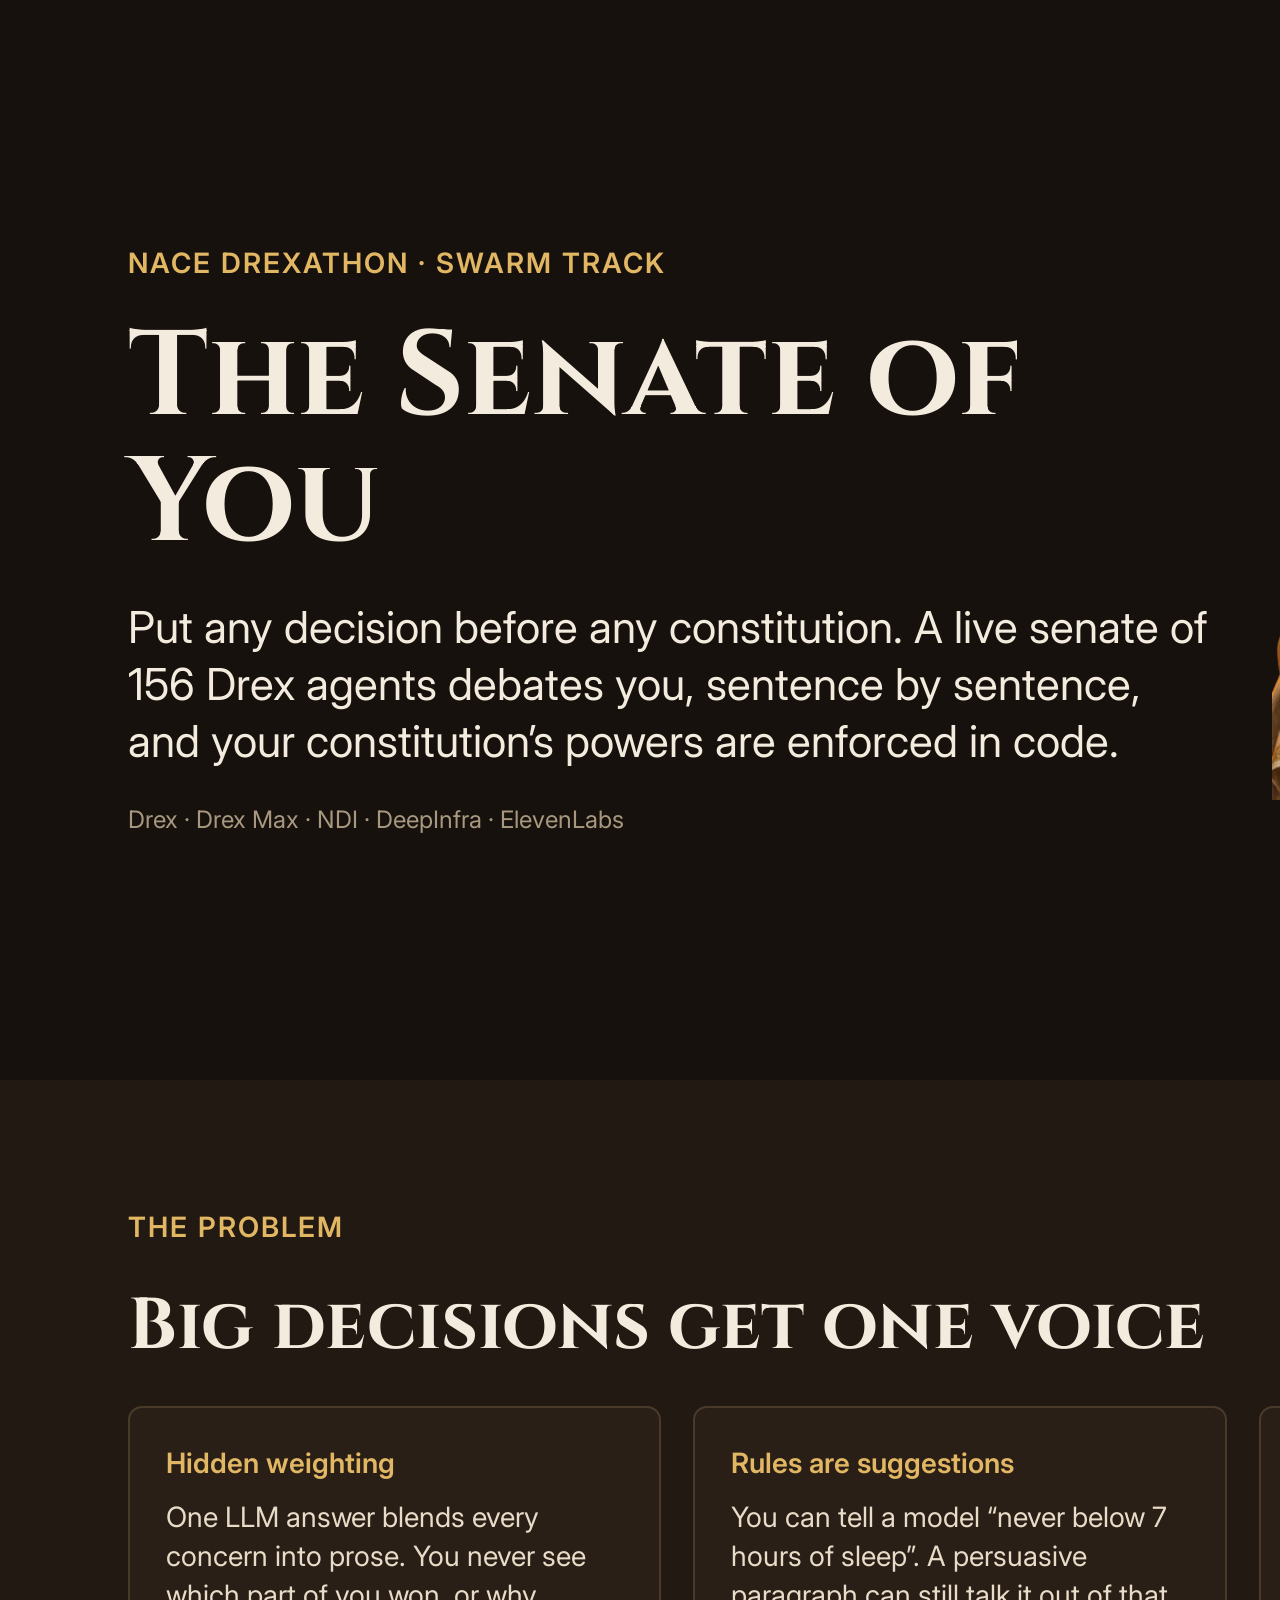
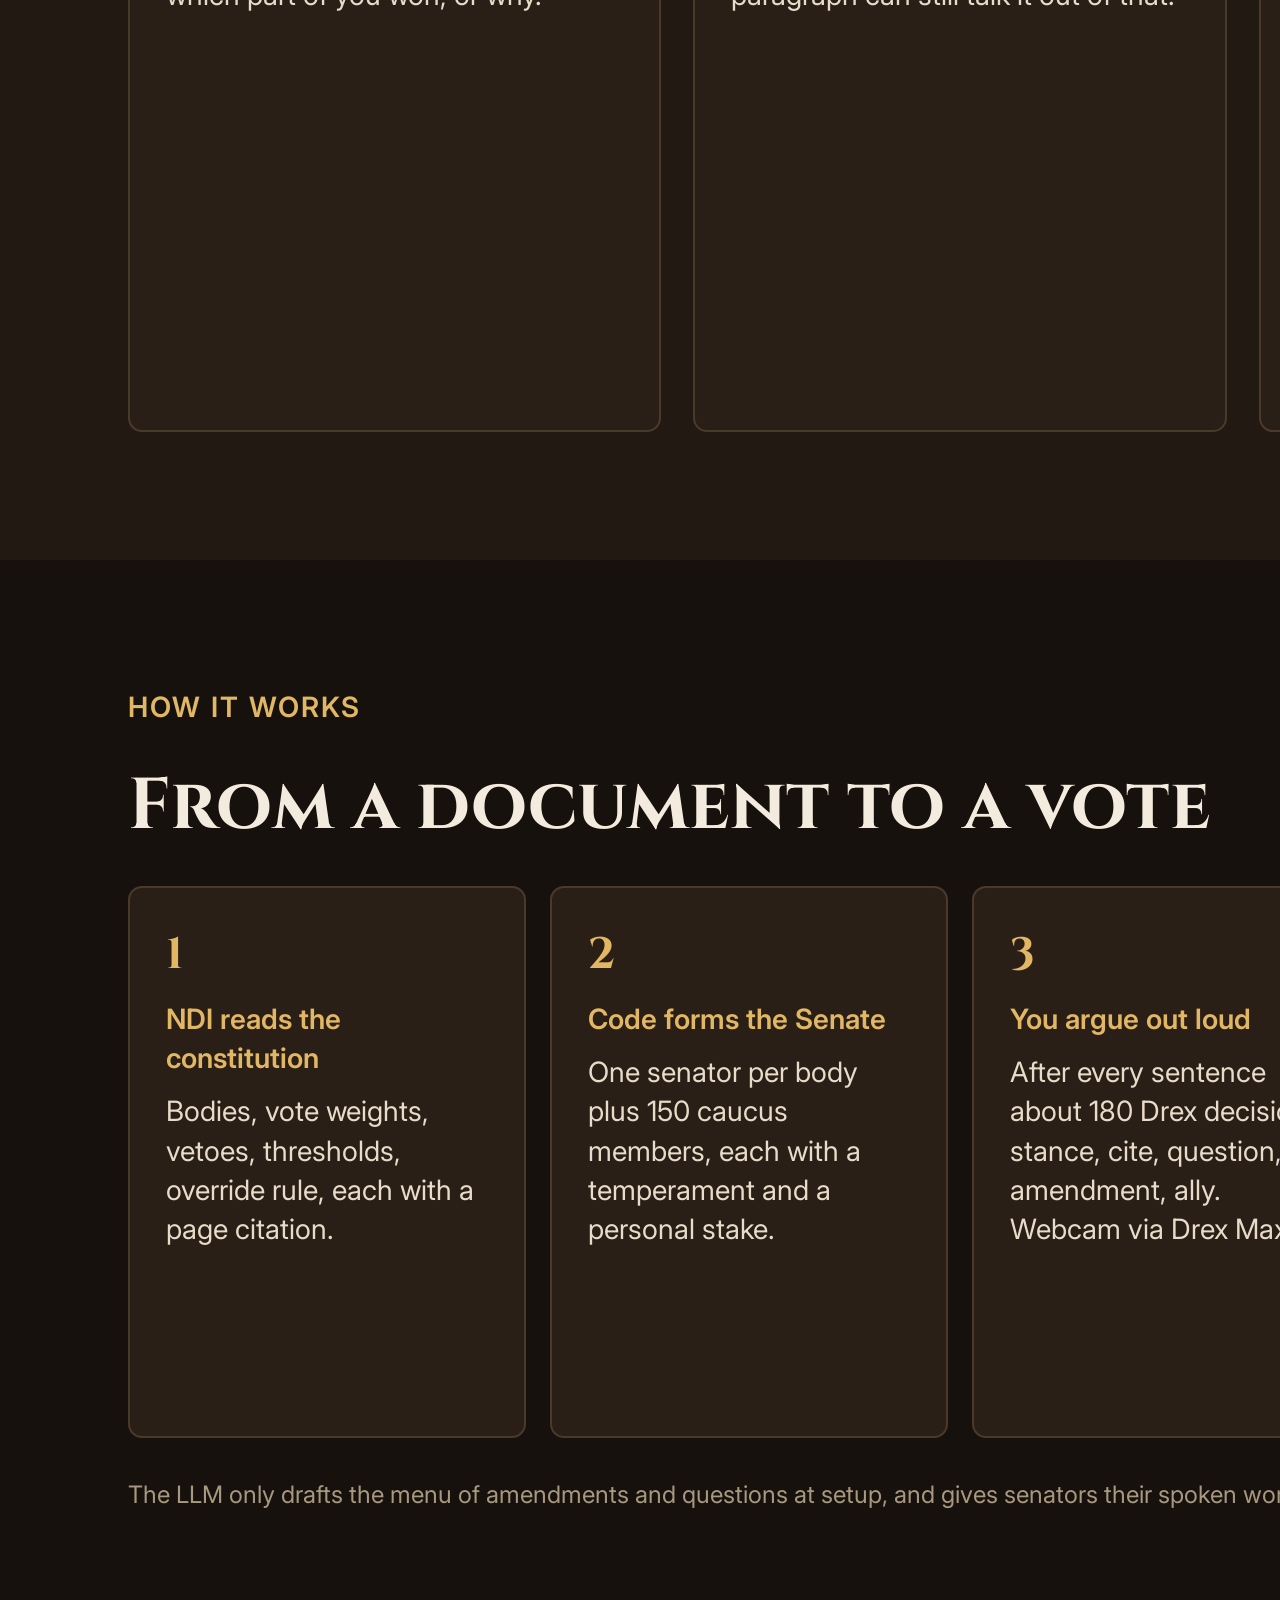
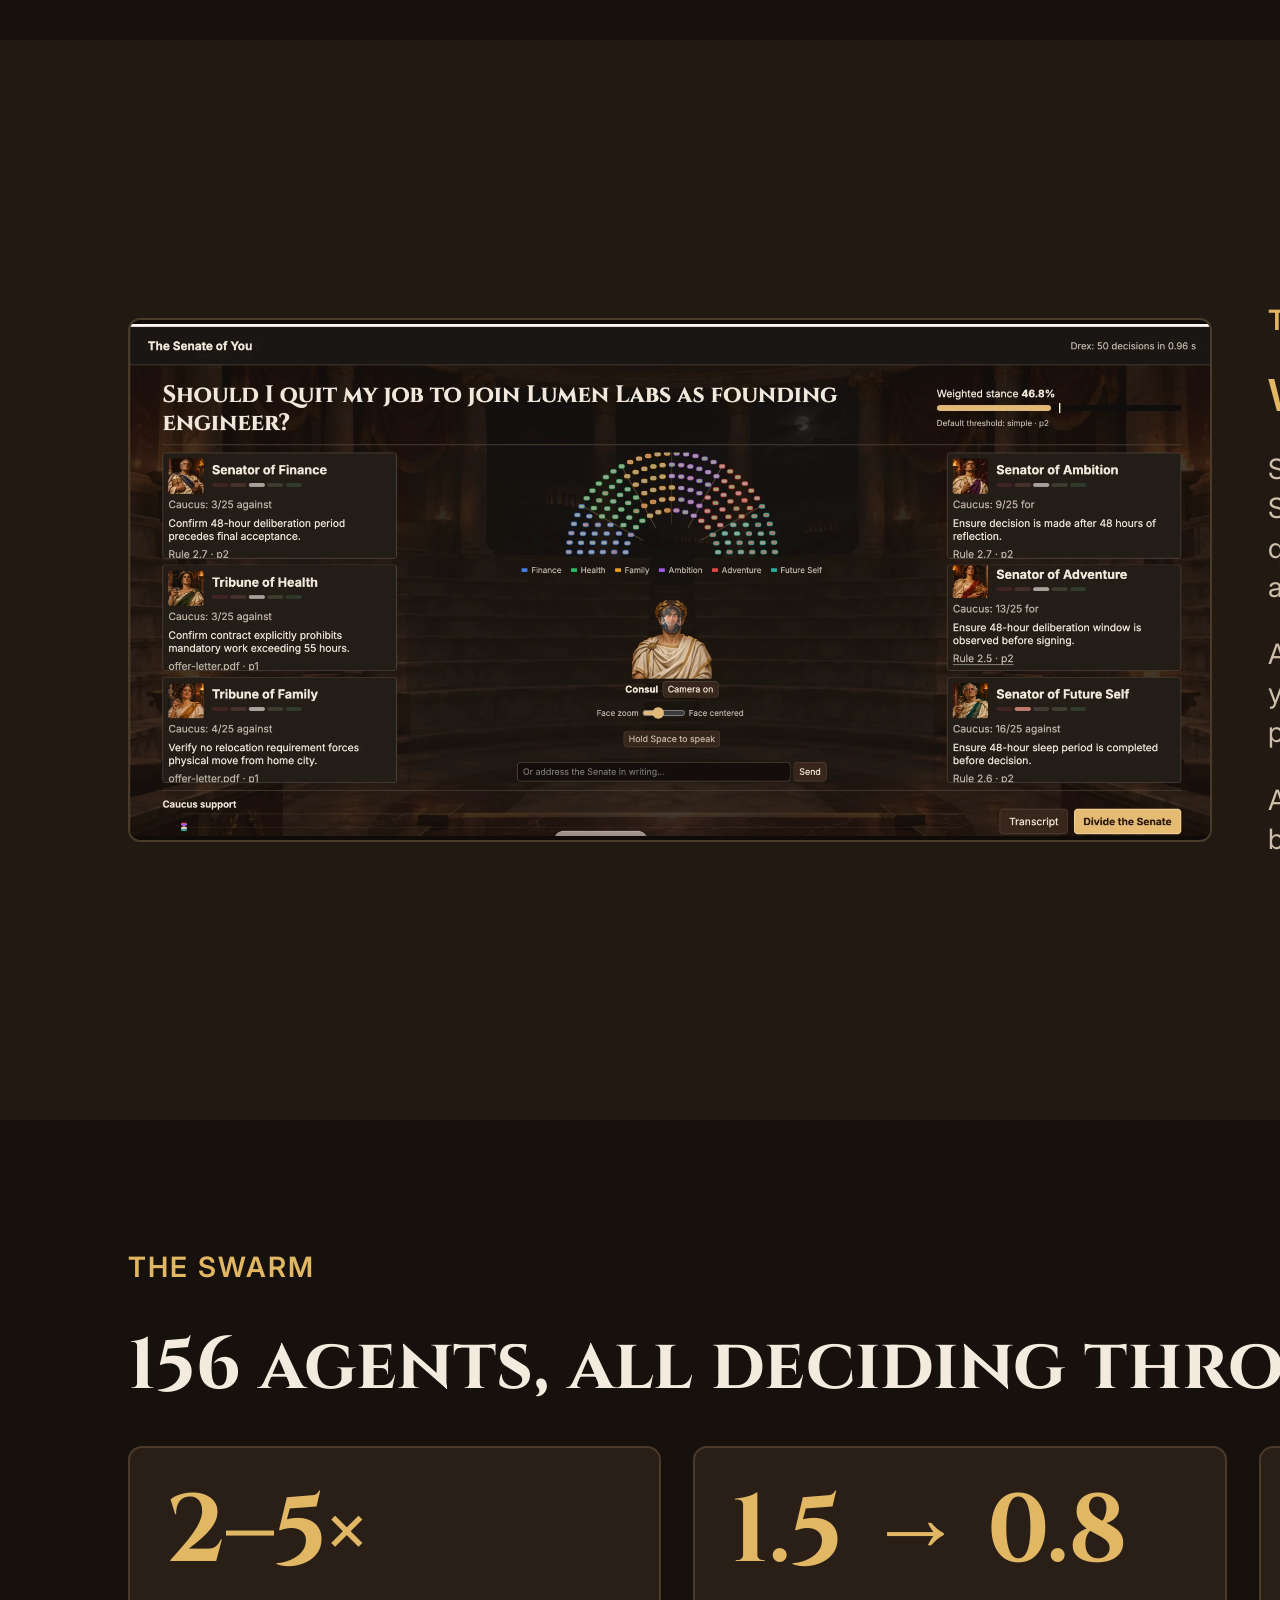
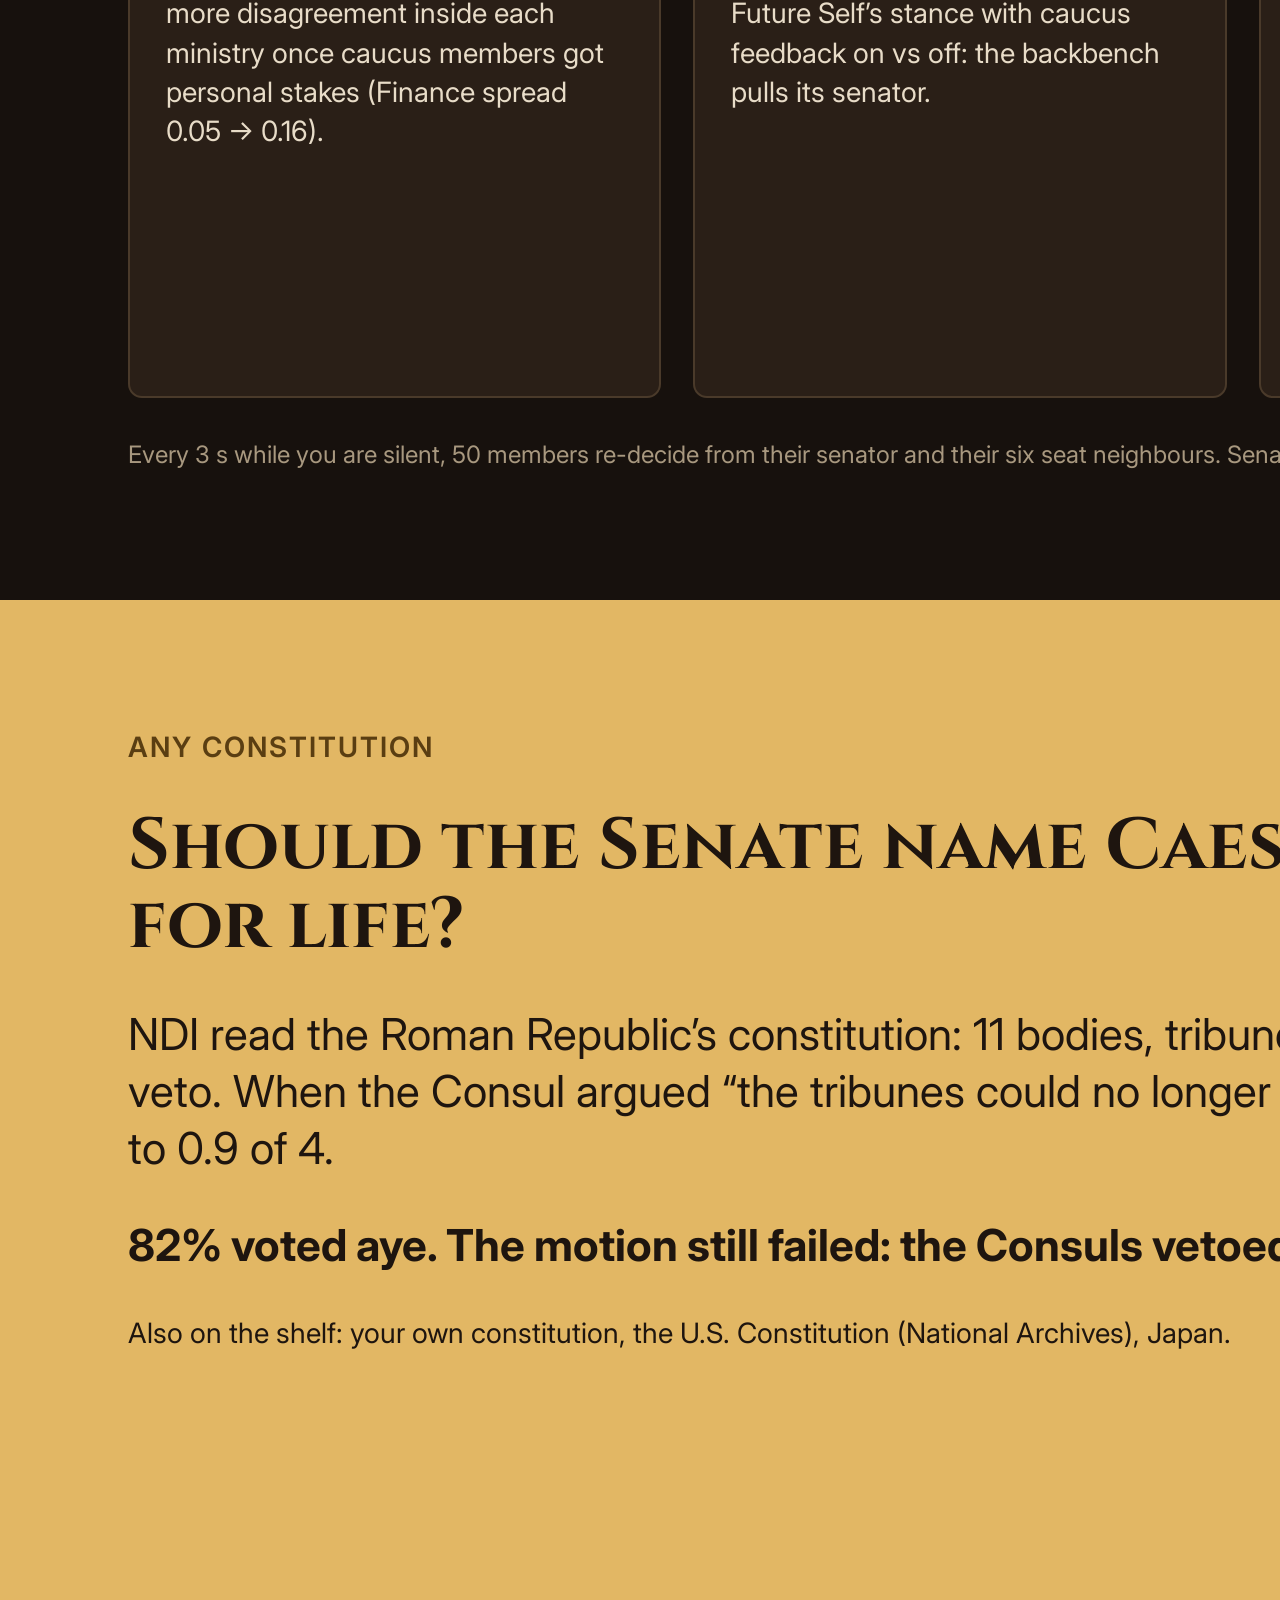
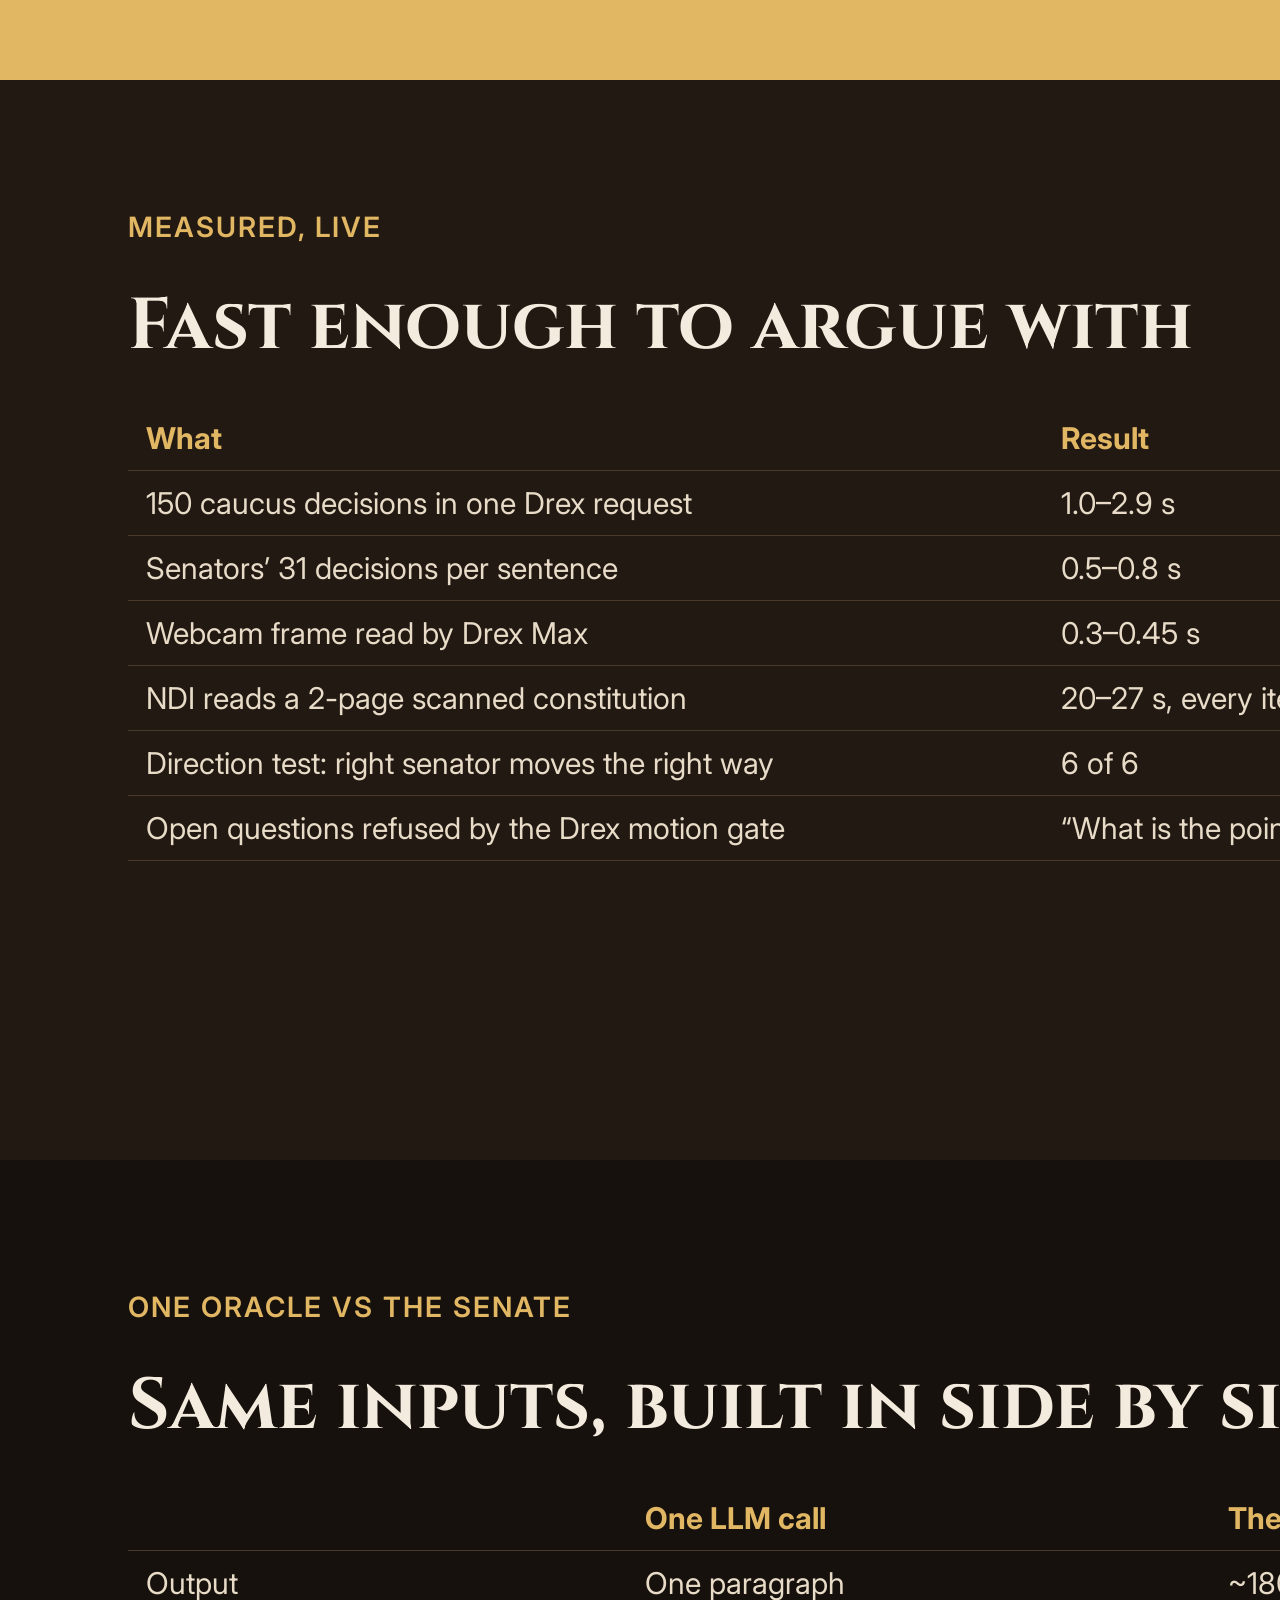
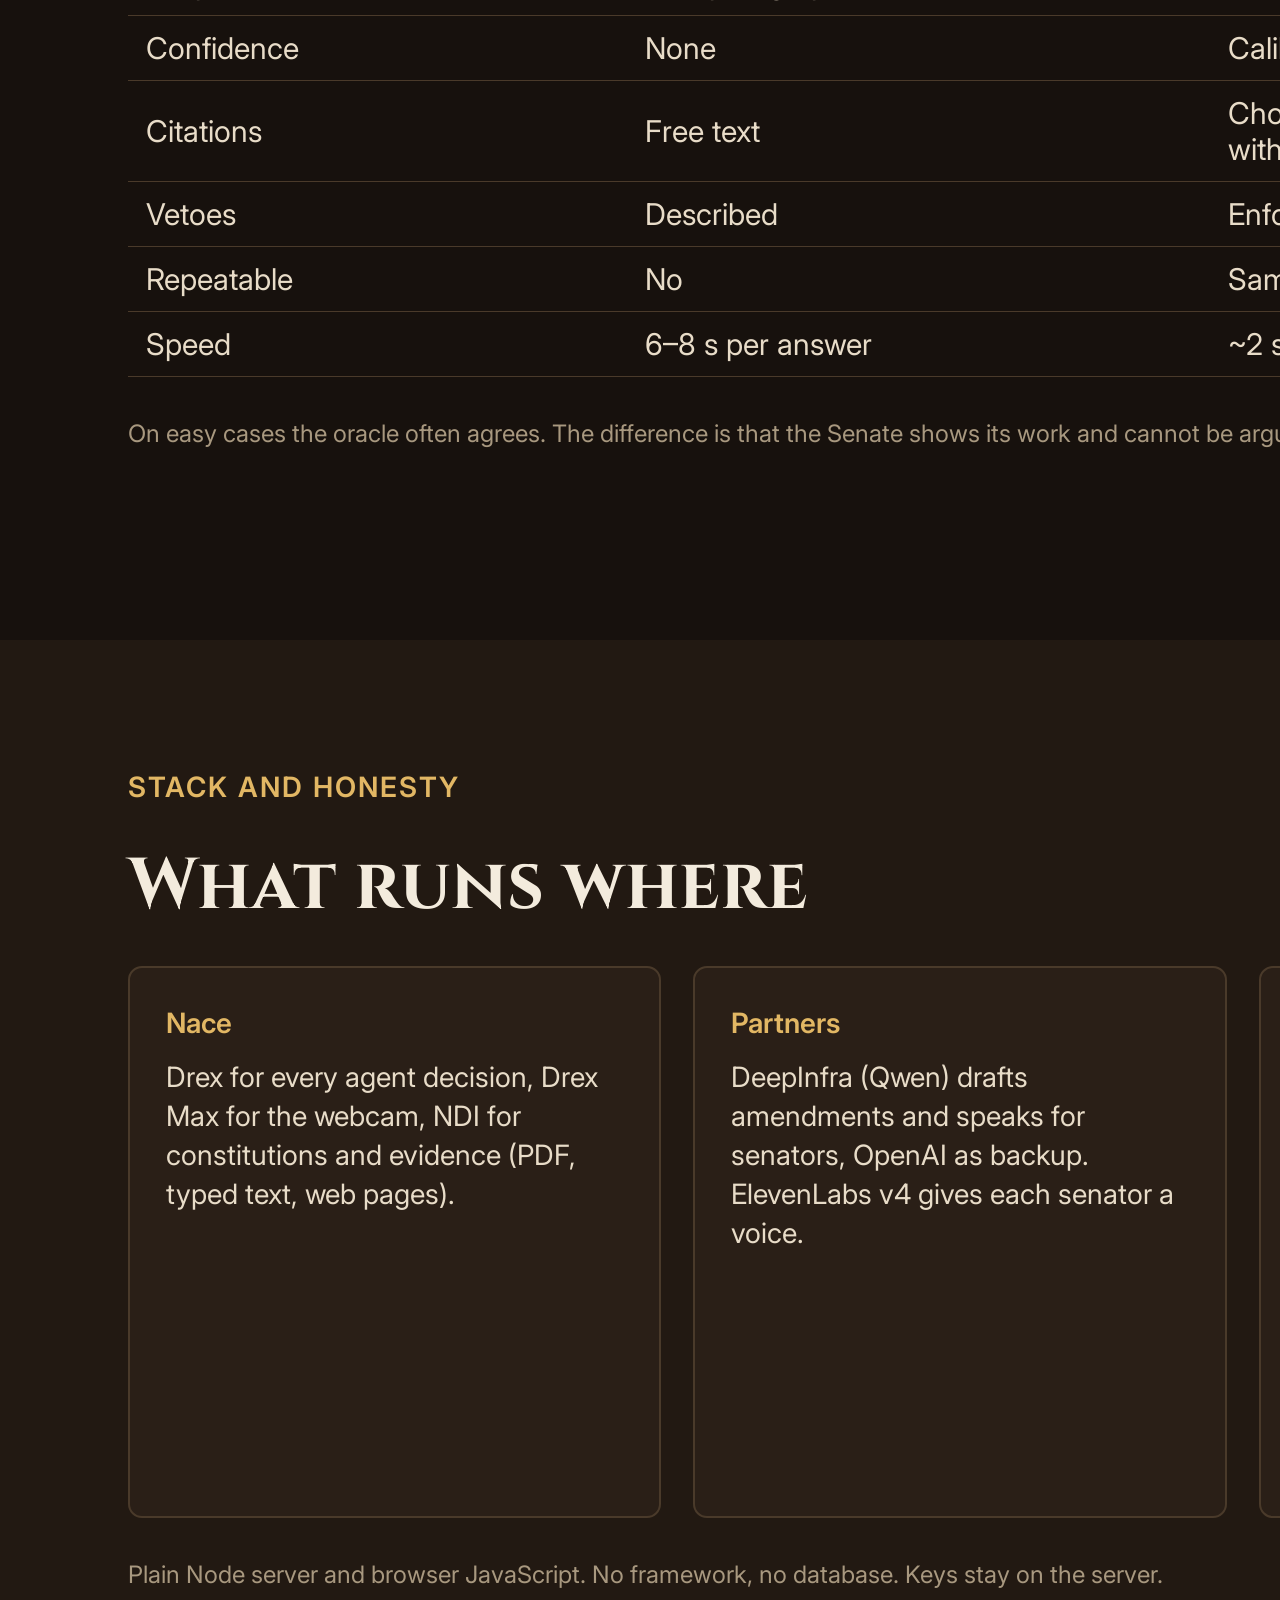
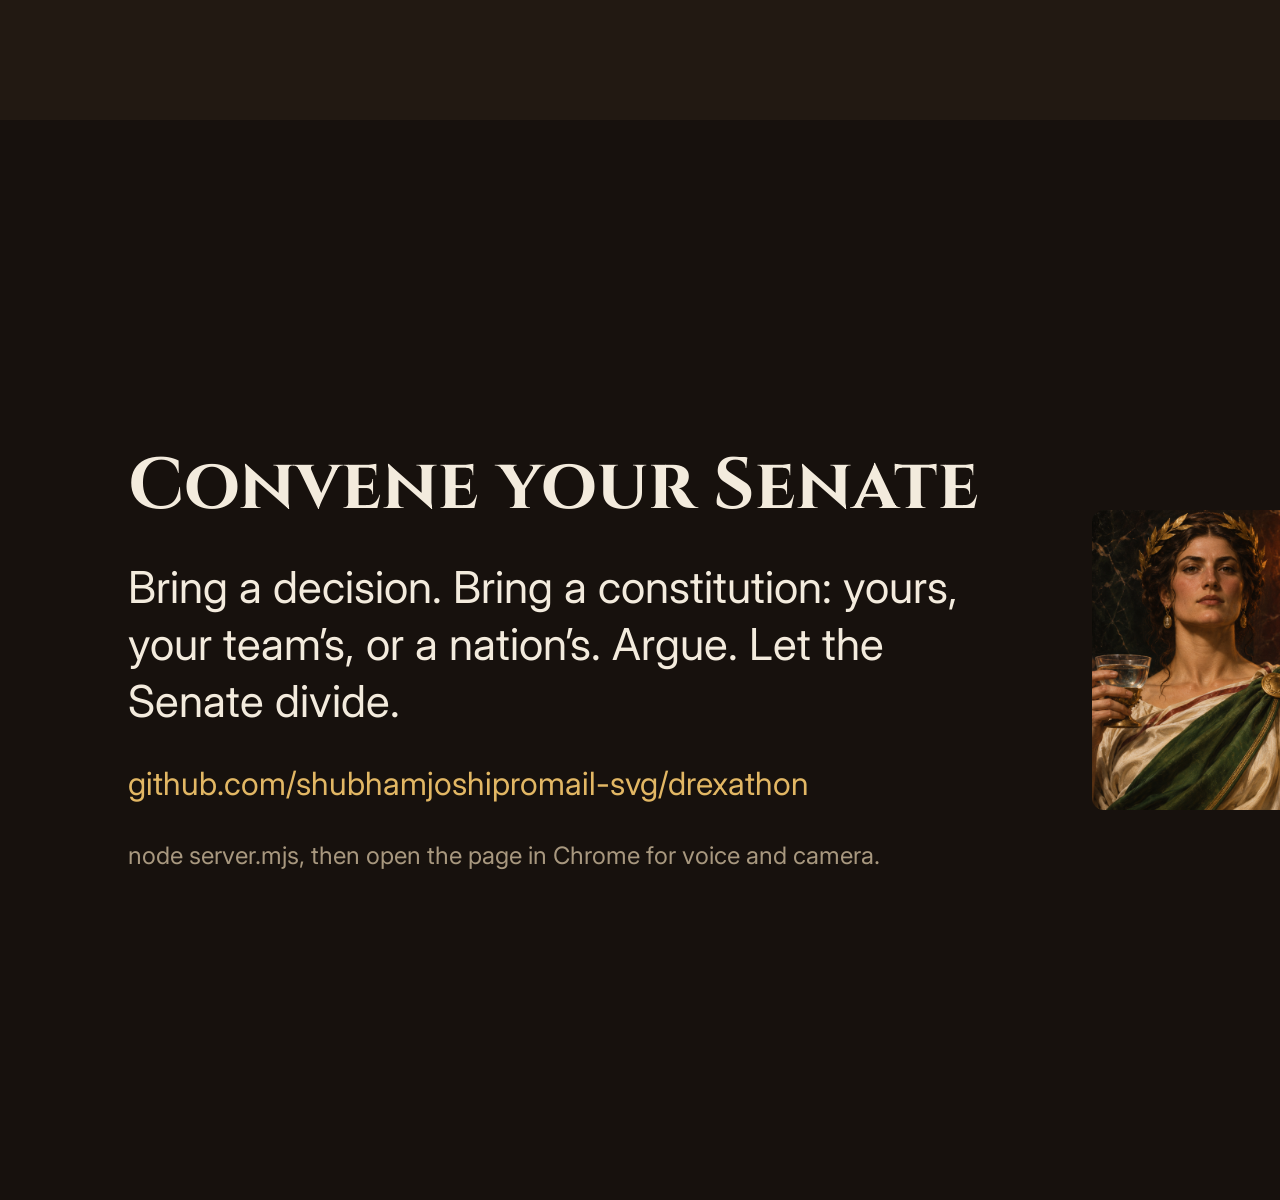
==== presentation/deck.html @ e953ebba "Add presentation PDF + deck HTML, README links Co-Authored-By: WOZCODE <contact@withwoz.com>" ====
<!doctype html><html><head><meta charset="utf-8"><title>The Senate of You</title><link rel="stylesheet" href="https://fonts.googleapis.com/css2?family=Cinzel:wght@500;700&family=Inter:wght@400;600&display=swap"><style>@page{size:1920px 1080px;margin:0}html,body{margin:0;background:#17110D}section{width:1920px;height:1080px;overflow:hidden;page-break-after:always;break-after:page;position:relative}h1,h2,h3,p{margin:0}table{border-collapse:collapse;width:100%}th,td{text-align:left;padding:14px 18px;border-bottom:1px solid #4A3A2A}th{color:#E2B764}body { font-family: 'Inter', Arial, sans-serif; color: #F3EBDD; }
section { background: #17110D; padding: 128px; display: flex; flex-direction: column; gap: 40px; box-sizing: border-box; }
section.alt { background: #221912; }
section.gold { background: #E2B764; color: #1E150F; }
h1, h2 { font-family: 'Cinzel', Georgia, serif; font-weight: 700; color: #F3EBDD; }
h1 { font-size: 120px; line-height: 1.05; }
h2 { font-size: 72px; line-height: 1.1; }
h3 { font-size: 44px; font-weight: 600; color: #E2B764; }
p { font-size: 32px; line-height: 1.4; color: #CDBFA8; }
.eyebrow { font-size: 28px; color: #E2B764; font-weight: 600; letter-spacing: 2px; }
.lede { font-size: 44px; line-height: 1.3; color: #F3EBDD; }
.row { display: flex; gap: 32px; }
.col { display: flex; flex-direction: column; gap: 20px; flex: 1; }
.card { flex: 1; display: flex; flex-direction: column; gap: 14px; padding: 36px; border-radius: 14px; background: #2A1F17; border: 2px solid #4A3A2A; }
.card .label { font-size: 28px; color: #E2B764; font-weight: 600; }
.card .body { font-size: 28px; line-height: 1.4; color: #E8DCC8; }
.big { font-family: 'Cinzel', Georgia, serif; font-size: 96px; font-weight: 700; color: #E2B764; line-height: 1; }
.small { font-size: 24px; color: #A8987F; }
.step { font-family: 'Cinzel', Georgia, serif; font-size: 44px; color: #E2B764; font-weight: 700; }
.shot { border-radius: 12px; border: 2px solid #4A3A2A; }
.gold h2, .gold p, .gold .lede { color: #1E150F; }
.gold .eyebrow { color: #5A3E12; }
@keyframes rise { from { opacity: 0; transform: translateY(24px); } to { opacity: 1; transform: translateY(0); } }
.rise{}
</style></head><body><section id="cover" style="flex-direction:row; align-items:center; gap:64px;">
<div class="col" style="flex:1.4; gap:32px;">
<p class="eyebrow">NACE DREXATHON · SWARM TRACK</p>
<h1>The Senate of You</h1>
<p class="lede">Put any decision before any constitution. A live senate of 156 Drex agents debates you, sentence by sentence, and your constitution’s powers are enforced in code.</p>
<p class="small">Drex · Drex Max · NDI · DeepInfra · ElevenLabs</p>
</div>
<img src="../public/assets/consul-body.png" alt="Illustrated Roman consul in a toga with a laurel wreath" style="width:520px; height:780px; object-fit:contain;">

</section>

<section id="problem" class="alt">
<p class="eyebrow">THE PROBLEM</p>
<h2>Big decisions get one voice</h2>
<div class="row" style="flex:1; align-items:stretch;">
<div class="card rise" style="--i:0"><p class="label">Hidden weighting</p><p class="body">One LLM answer blends every concern into prose. You never see which part of you won, or why.</p></div>
<div class="card rise" style="--i:1"><p class="label">Rules are suggestions</p><p class="body">You can tell a model “never below 7 hours of sleep”. A persuasive paragraph can still talk it out of that.</p></div>
<div class="card rise" style="--i:2"><p class="label">No audit trail</p><p class="body">Ask twice, get two answers. No probabilities, no citations to your own documents, no record of what moved it.</p></div>
</div>

</section>

<section id="how">
<p class="eyebrow">HOW IT WORKS</p>
<h2>From a document to a vote</h2>
<div class="row" style="flex:1; align-items:stretch; gap:24px;">
<div class="card rise" style="--i:0"><p class="step">1</p><p class="label">NDI reads the constitution</p><p class="body">Bodies, vote weights, vetoes, thresholds, override rule, each with a page citation.</p></div>
<div class="card rise" style="--i:1"><p class="step">2</p><p class="label">Code forms the Senate</p><p class="body">One senator per body plus 150 caucus members, each with a temperament and a personal stake.</p></div>
<div class="card rise" style="--i:2"><p class="step">3</p><p class="label">You argue out loud</p><p class="body">After every sentence about 180 Drex decisions: stance, cite, question, amendment, ally. Webcam via Drex Max.</p></div>
<div class="card rise" style="--i:3"><p class="step">4</p><p class="label">Code enforces powers</p><p class="body">Drex casts the votes. Weights, 2/3 rules, vetoes and override conditions are applied in code.</p></div>
</div>
<p class="small">The LLM only drafts the menu of amendments and questions at setup, and gives senators their spoken words. It decides nothing.</p>

</section>

<section id="chamber" class="alt" style="flex-direction:row; gap:56px; align-items:center;">
<img class="shot" src="../experiments/chamber-screenshot.webp" alt="The Senate chamber: motion, senator cards, hemicycle of caucus seats and the Consul at the rostrum" style="width:1080px; height:520px; object-fit:contain; background:#0F0B08;">
<div class="col" style="gap:28px;">
<p class="eyebrow">THE CHAMBER</p>
<h3>Watch it decide</h3>
<p style="font-size:28px;">Seats recolour as 150 members re-decide. Senators cite their rules, ask you questions out loud and propose amendments.</p>
<p style="font-size:28px;">A coach shows the path to passage: what you need, who blocks, who is persuadable.</p>
<p style="font-size:28px;">Accept an amendment by voice and the bill rewrites itself.</p>
</div>

</section>

<section id="swarm">
<p class="eyebrow">THE SWARM</p>
<h2>156 agents, all deciding through Drex</h2>
<div class="row" style="flex:1; align-items:stretch;">
<div class="card rise" style="--i:0"><p class="big">2–5×</p><p class="body">more disagreement inside each ministry once caucus members got personal stakes (Finance spread 0.05 → 0.16).</p></div>
<div class="card rise" style="--i:1"><p class="big">1.5 → 0.8</p><p class="body">Future Self’s stance with caucus feedback on vs off: the backbench pulls its senator.</p></div>
<div class="card rise" style="--i:2"><p class="big">Same</p><p class="body">verdict for the same arguments: repeated runs gave identical numbers. An oracle reshuffles every time.</p></div>
</div>
<p class="small">Every 3 s while you are silent, 50 members re-decide from their senator and their six seat neighbours. Senators see their caucus lean before they vote.</p>

</section>

<section id="rome" class="gold">
<p class="eyebrow">ANY CONSTITUTION</p>
<h2>Should the Senate name Caesar dictator for life?</h2>
<p class="lede">NDI read the Roman Republic’s constitution: 11 bodies, tribunes and consuls with the veto. When the Consul argued “the tribunes could no longer block him”, the tribunes fell to 0.9 of 4.</p>
<p class="lede"><b>82% voted aye. The motion still failed: the Consuls vetoed it.</b></p>
<p style="font-size:28px;">Also on the shelf: your own constitution, the U.S. Constitution (National Archives), Japan.</p>

</section>

<section id="numbers" class="alt">
<p class="eyebrow">MEASURED, LIVE</p>
<h2>Fast enough to argue with</h2>
<table style="font-size:30px; color:#E8DCC8;">
<tr><th style="width:55%">What</th><th style="width:45%">Result</th></tr>
<tr><td>150 caucus decisions in one Drex request</td><td>1.0–2.9 s</td></tr>
<tr><td>Senators’ 31 decisions per sentence</td><td>0.5–0.8 s</td></tr>
<tr><td>Webcam frame read by Drex Max</td><td>0.3–0.45 s</td></tr>
<tr><td>NDI reads a 2-page scanned constitution</td><td>20–27 s, every item cited to its page</td></tr>
<tr><td>Direction test: right senator moves the right way</td><td>6 of 6</td></tr>
<tr><td>Open questions refused by the Drex motion gate</td><td>“What is the point of life?” 0.8% votable</td></tr>
</table>

</section>

<section id="oracle">
<p class="eyebrow">ONE ORACLE VS THE SENATE</p>
<h2>Same inputs, built in side by side</h2>
<table style="font-size:30px; color:#E8DCC8;">
<tr><th style="width:30%"></th><th style="width:35%">One LLM call</th><th style="width:35%">The Senate</th></tr>
<tr><td>Output</td><td>One paragraph</td><td>~180 decisions per sentence</td></tr>
<tr><td>Confidence</td><td>None</td><td>Calibrated probabilities</td></tr>
<tr><td>Citations</td><td>Free text</td><td>Chosen from your rules and NDI facts, with pages</td></tr>
<tr><td>Vetoes</td><td>Described</td><td>Enforced in code</td></tr>
<tr><td>Repeatable</td><td>No</td><td>Same arguments, same verdict</td></tr>
<tr><td>Speed</td><td>6–8 s per answer</td><td>~2 s per sentence</td></tr>
</table>
<p class="small">On easy cases the oracle often agrees. The difference is that the Senate shows its work and cannot be argued out of your rules.</p>

</section>

<section id="stack" class="alt">
<p class="eyebrow">STACK AND HONESTY</p>
<h2>What runs where</h2>
<div class="row" style="flex:1; align-items:stretch;">
<div class="card"><p class="label">Nace</p><p class="body">Drex for every agent decision, Drex Max for the webcam, NDI for constitutions and evidence (PDF, typed text, web pages).</p></div>
<div class="card"><p class="label">Partners</p><p class="body">DeepInfra (Qwen) drafts amendments and speaks for senators, OpenAI as backup. ElevenLabs v4 gives each senator a voice.</p></div>
<div class="card"><p class="label">What is not live</p><p class="body">NDI reads are cached after the first live read, labelled on screen. Portraits were generated at build time.</p></div>
</div>
<p class="small">Plain Node server and browser JavaScript. No framework, no database. Keys stay on the server.</p>

</section>

<section id="close" style="flex-direction:row; align-items:center; gap:64px;">
<div class="col" style="flex:1.5; gap:32px;">
<h2>Convene your Senate</h2>
<p class="lede">Bring a decision. Bring a constitution: yours, your team’s, or a nation’s. Argue. Let the Senate divide.</p>
<p style="font-size:32px; color:#E2B764;">github.com/shubhamjoshipromail-svg/drexathon</p>
<p class="small">node server.mjs, then open the page in Chrome for voice and camera.</p>
</div>
<div class="row" style="gap:20px;">
<img src="../public/assets/ministers/health.png" alt="Senator of Health portrait" style="width:220px; height:300px; object-fit:cover; border-radius:12px;">
<img src="../public/assets/ministers/family.png" alt="Senator of Family portrait" style="width:220px; height:300px; object-fit:cover; border-radius:12px;">
<img src="../public/assets/ministers/finance.png" alt="Senator of Finance portrait" style="width:220px; height:300px; object-fit:cover; border-radius:12px;">
</div>

</section>
</body></html>
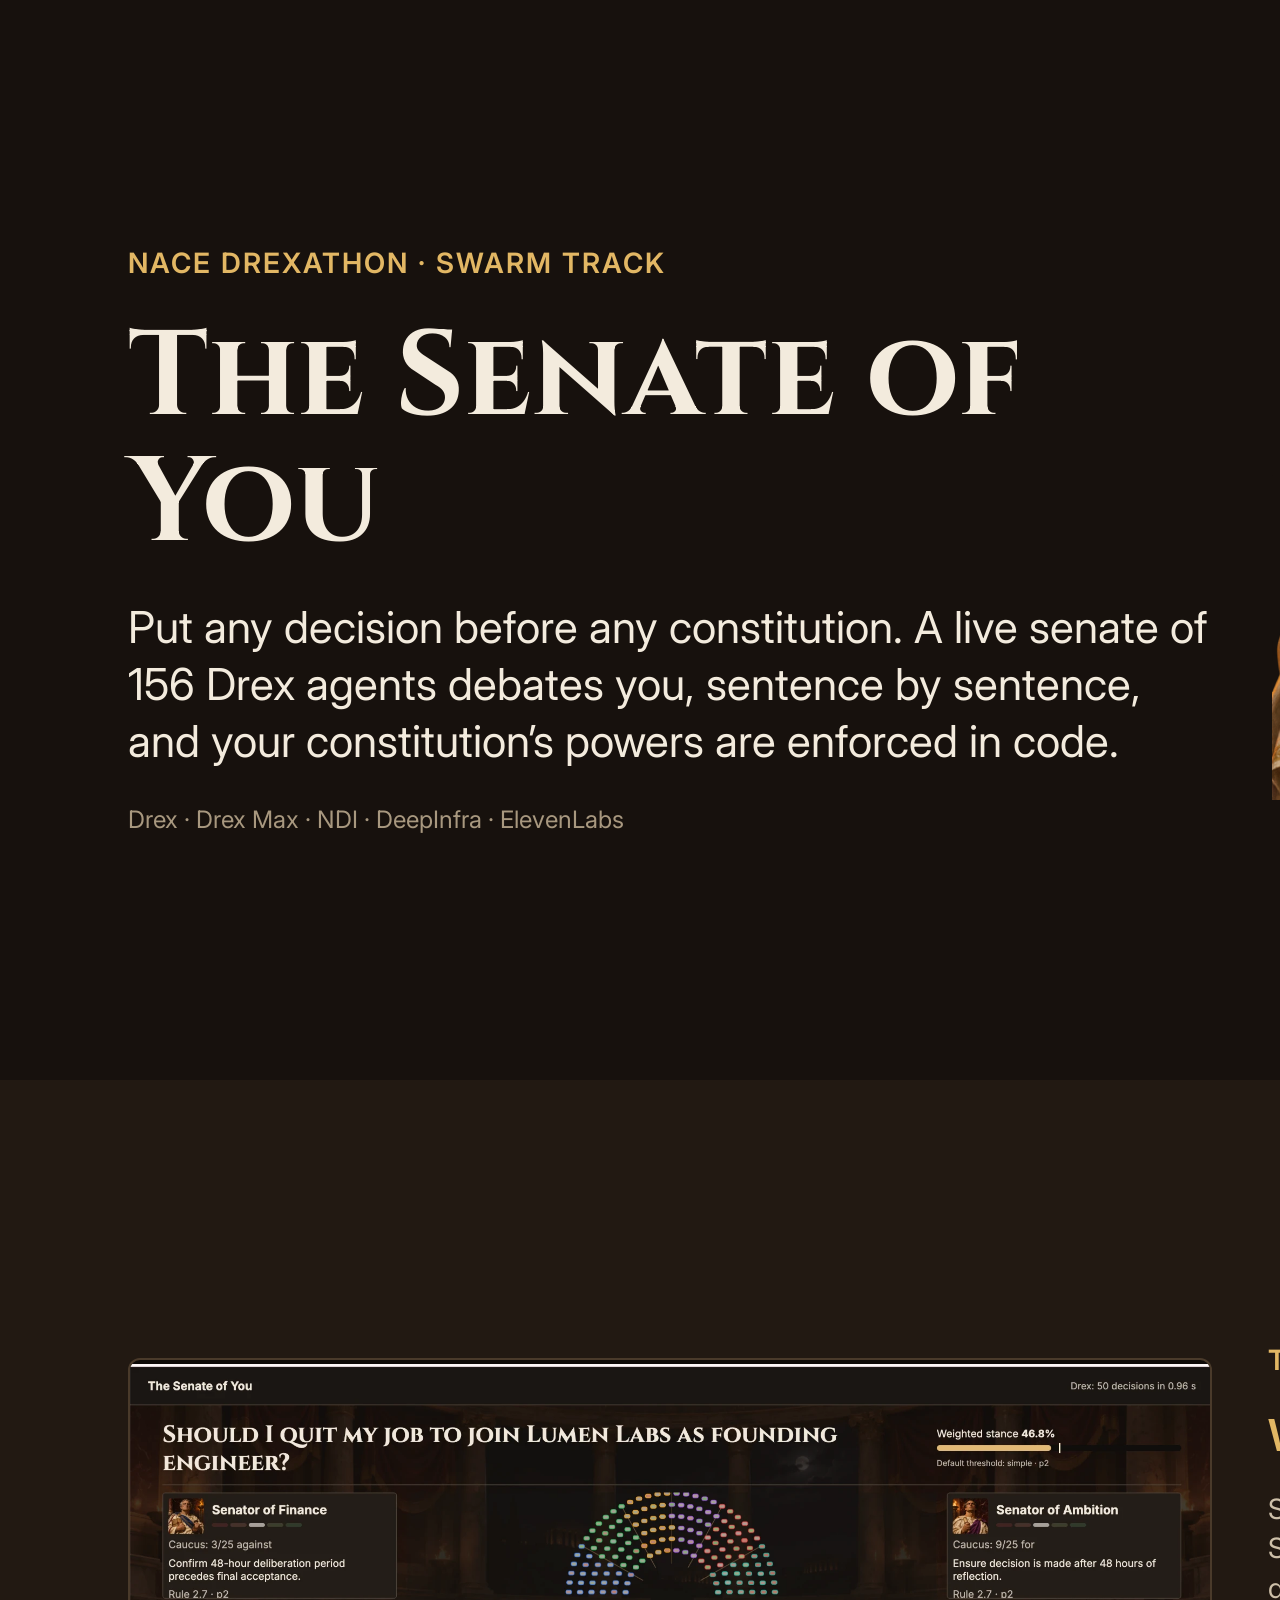
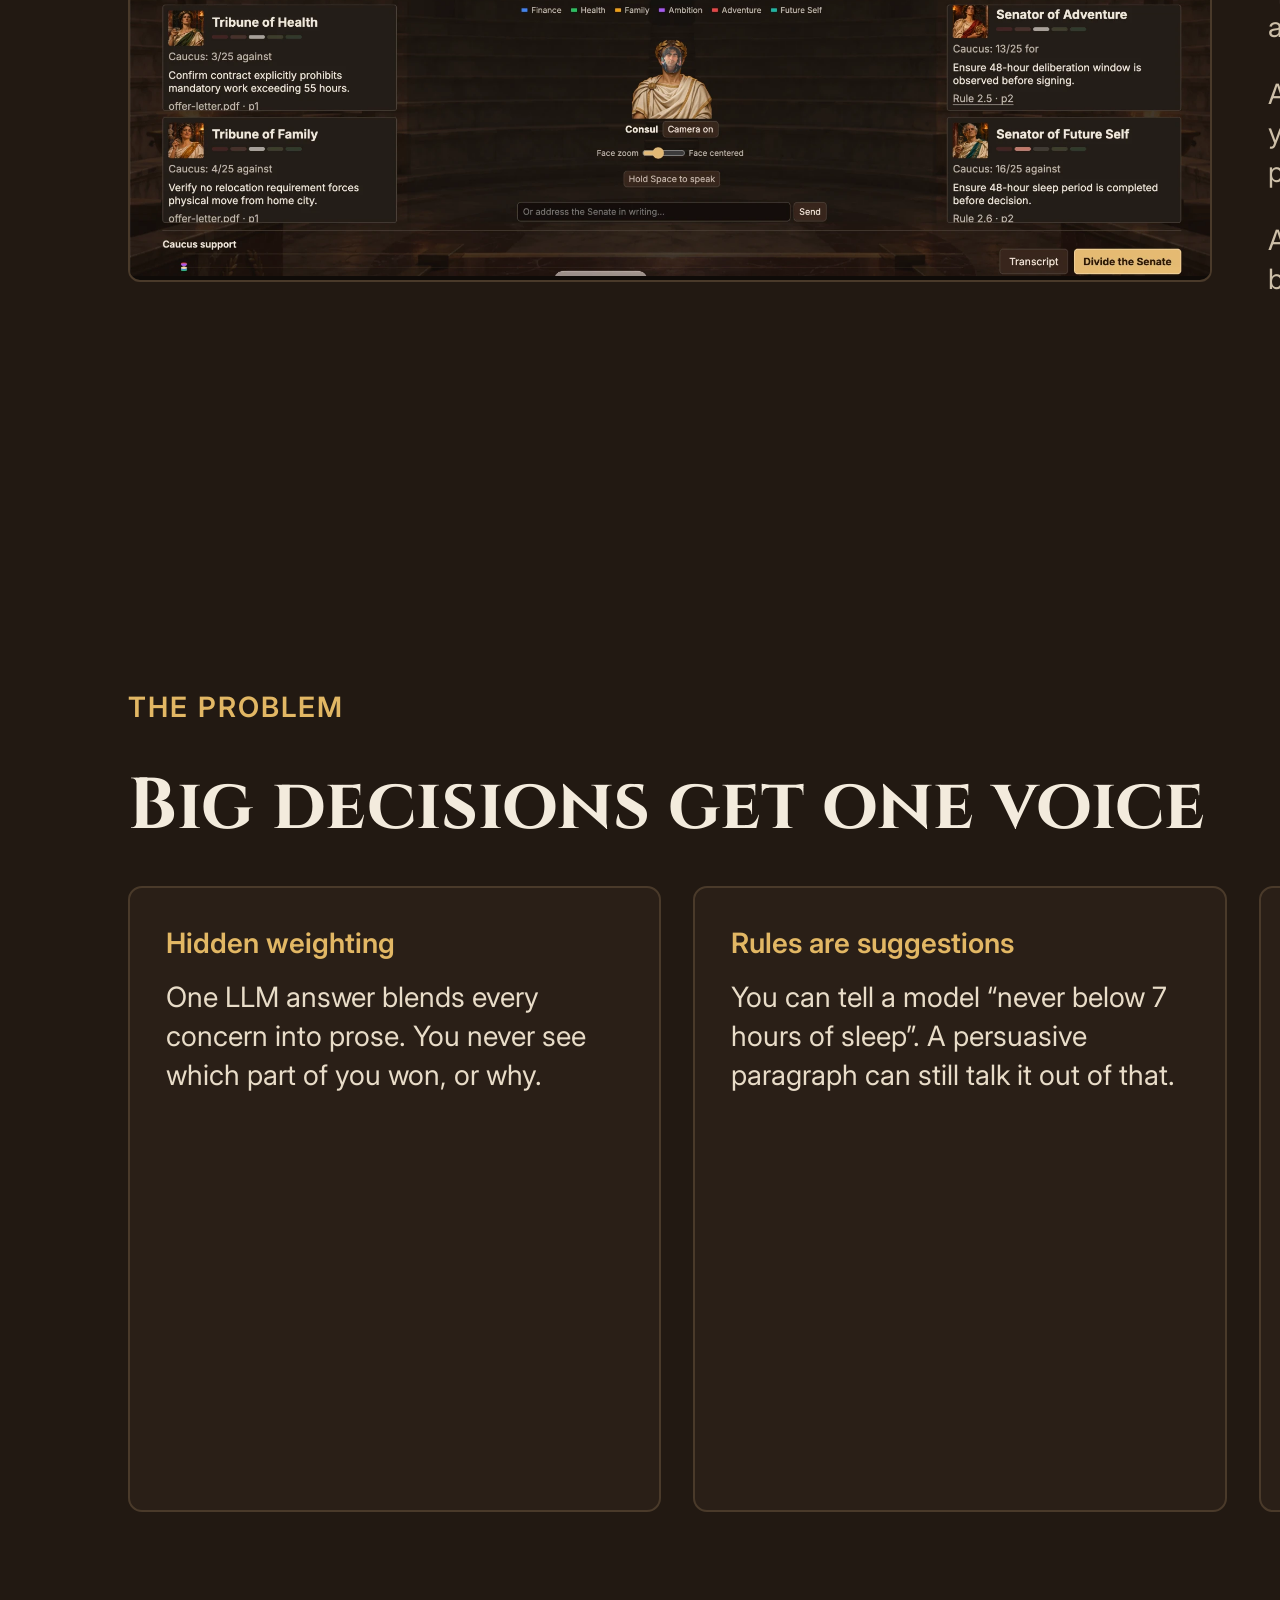
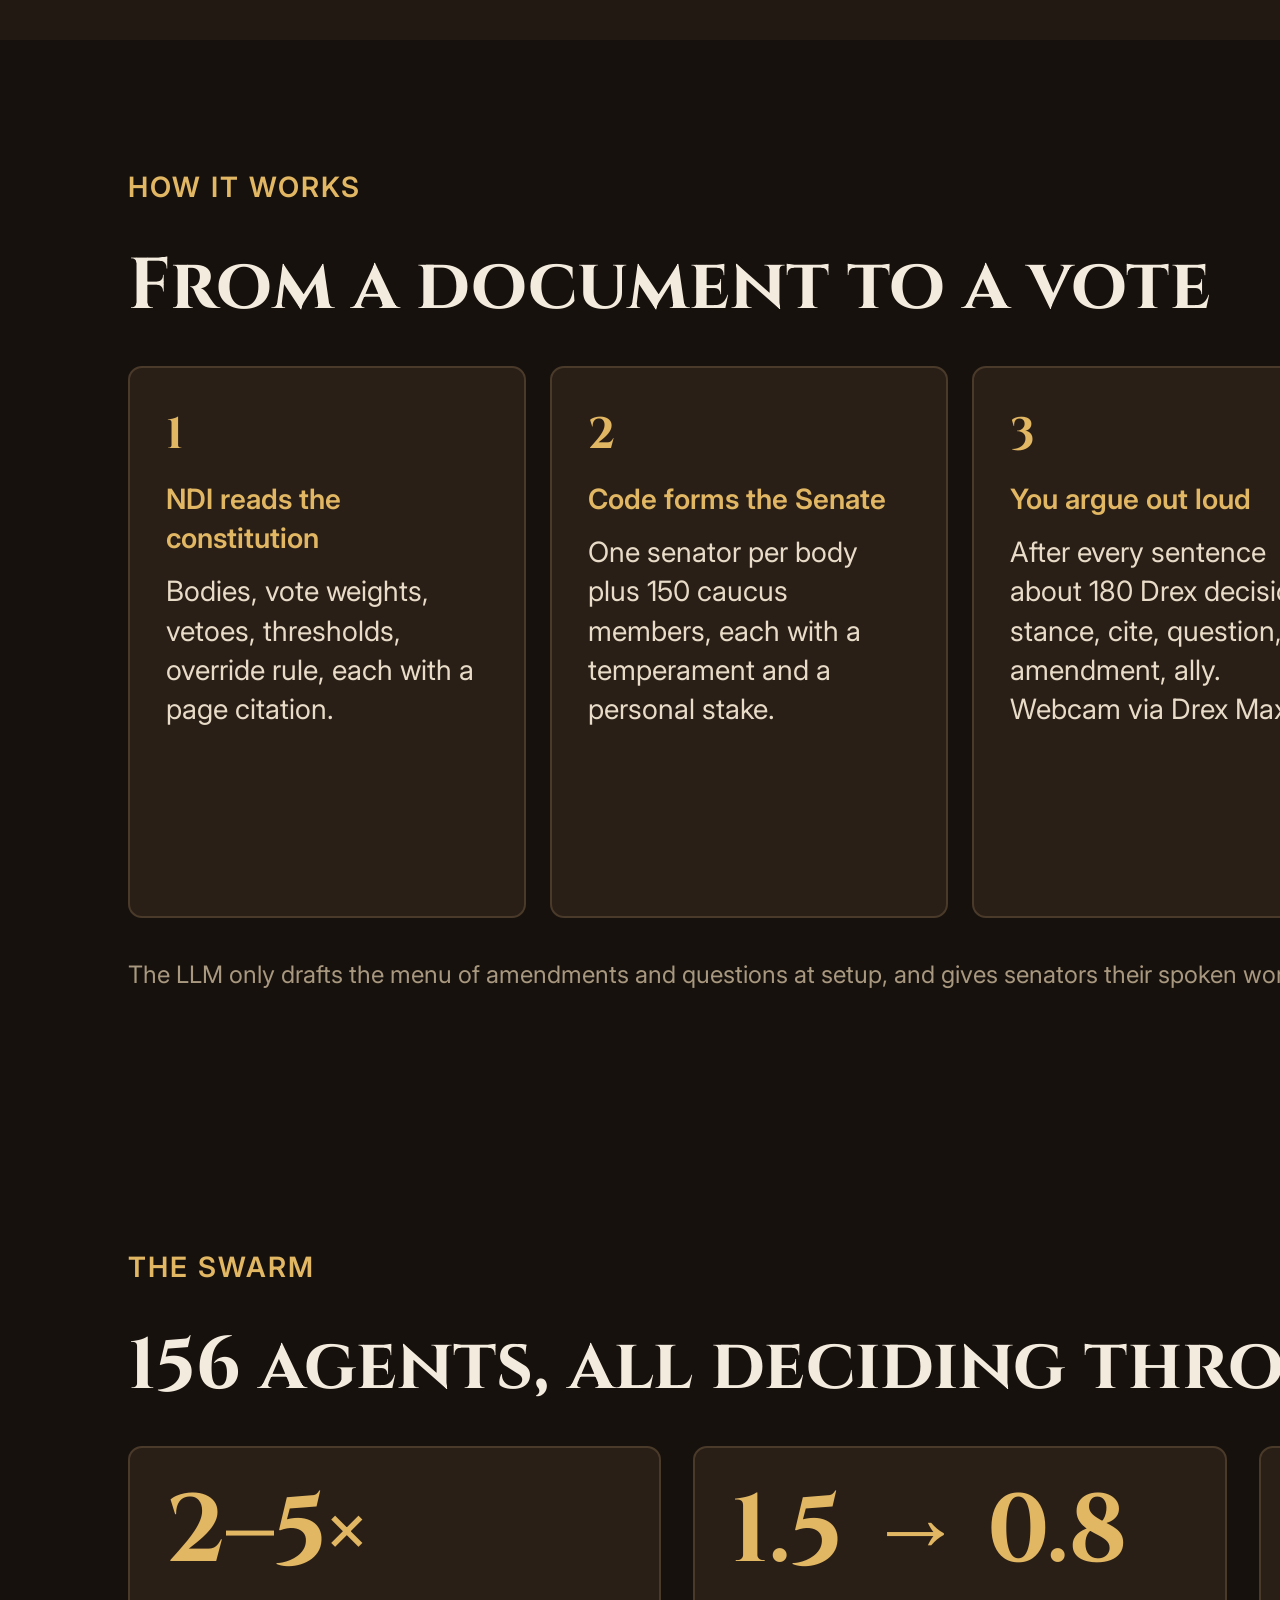
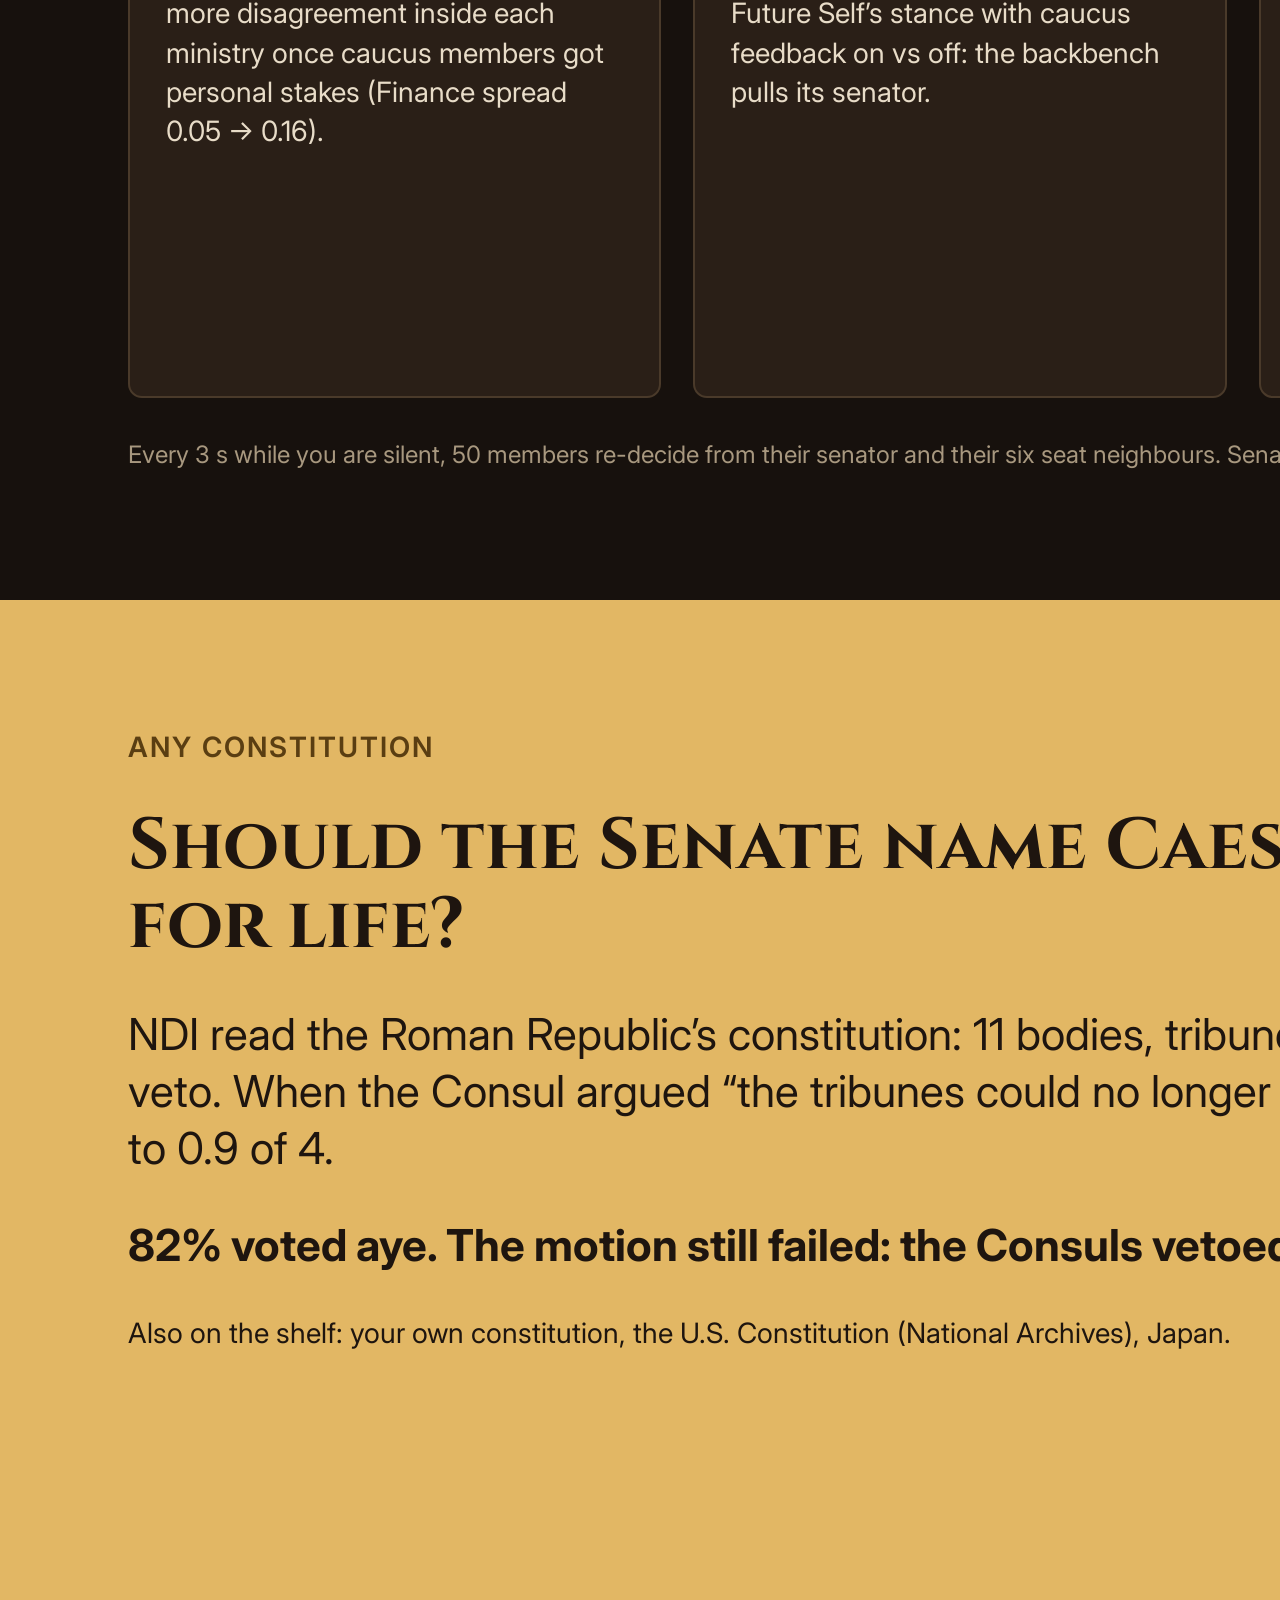
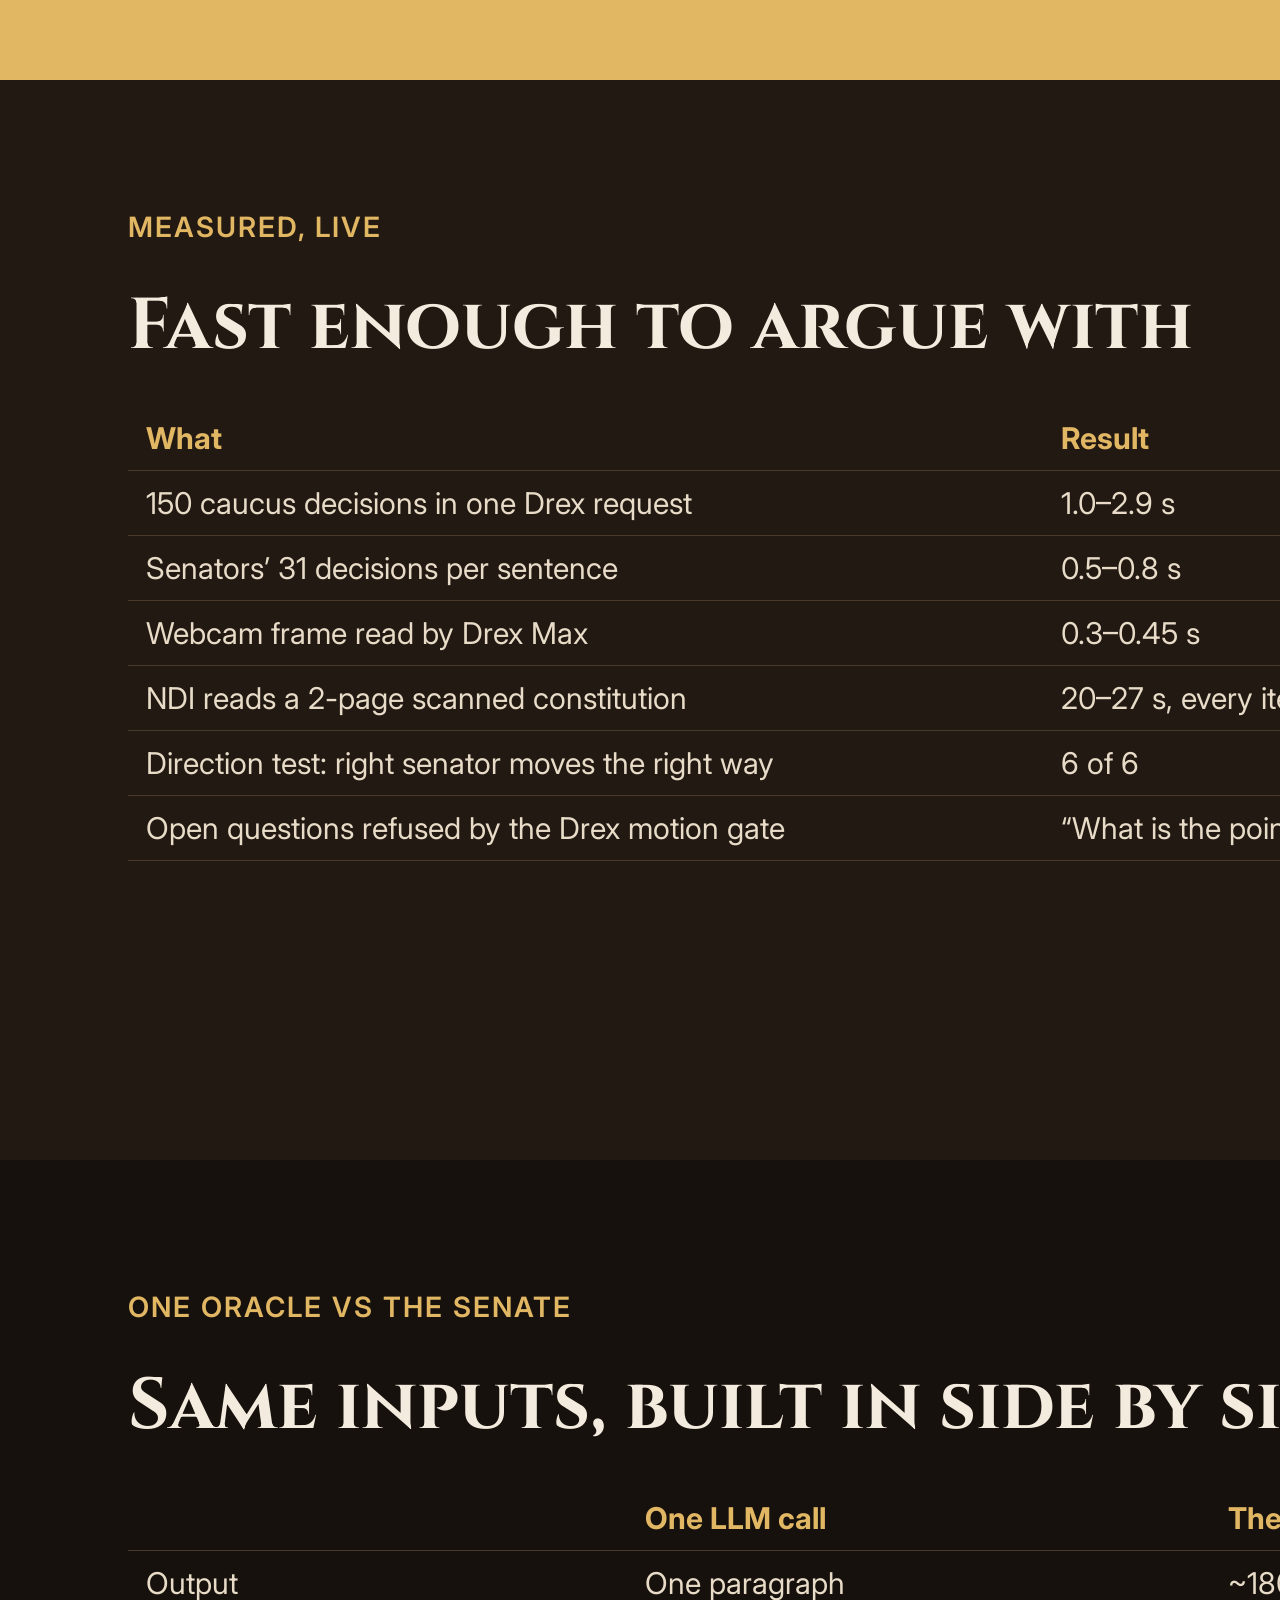
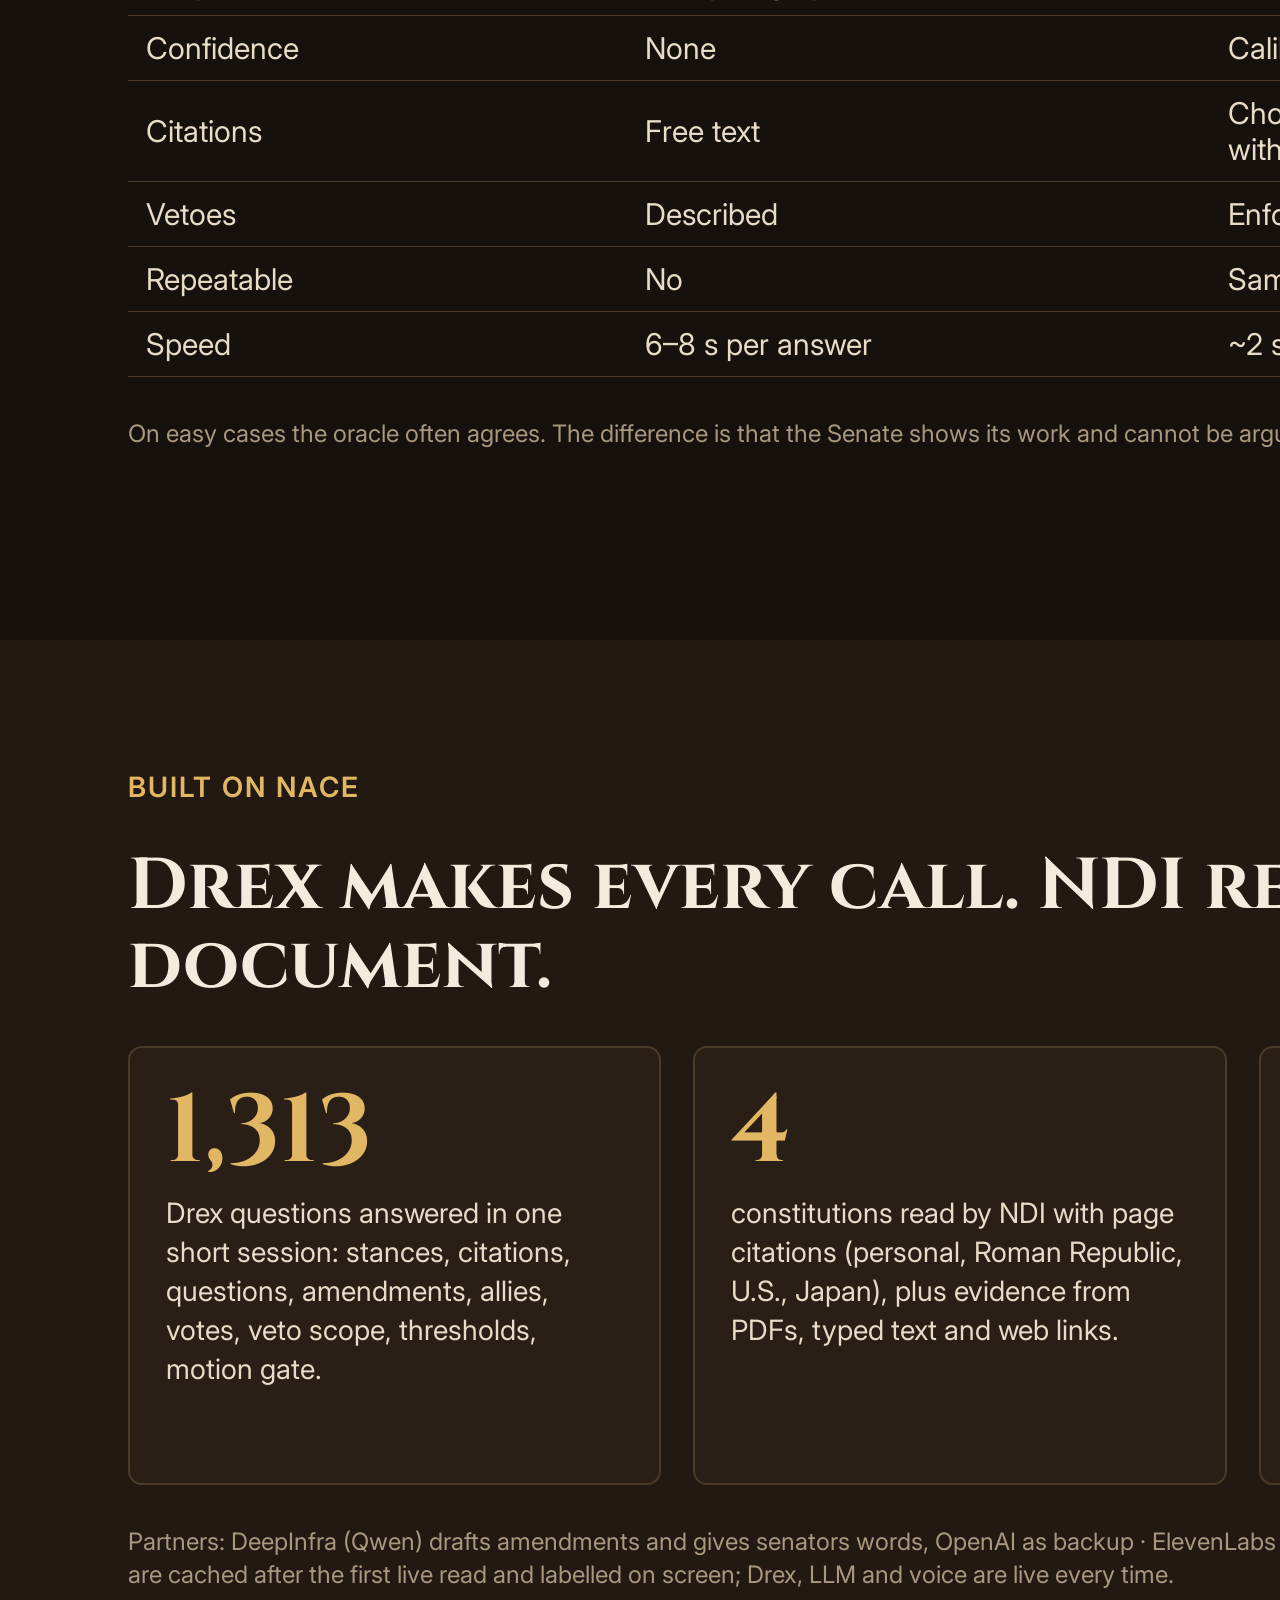
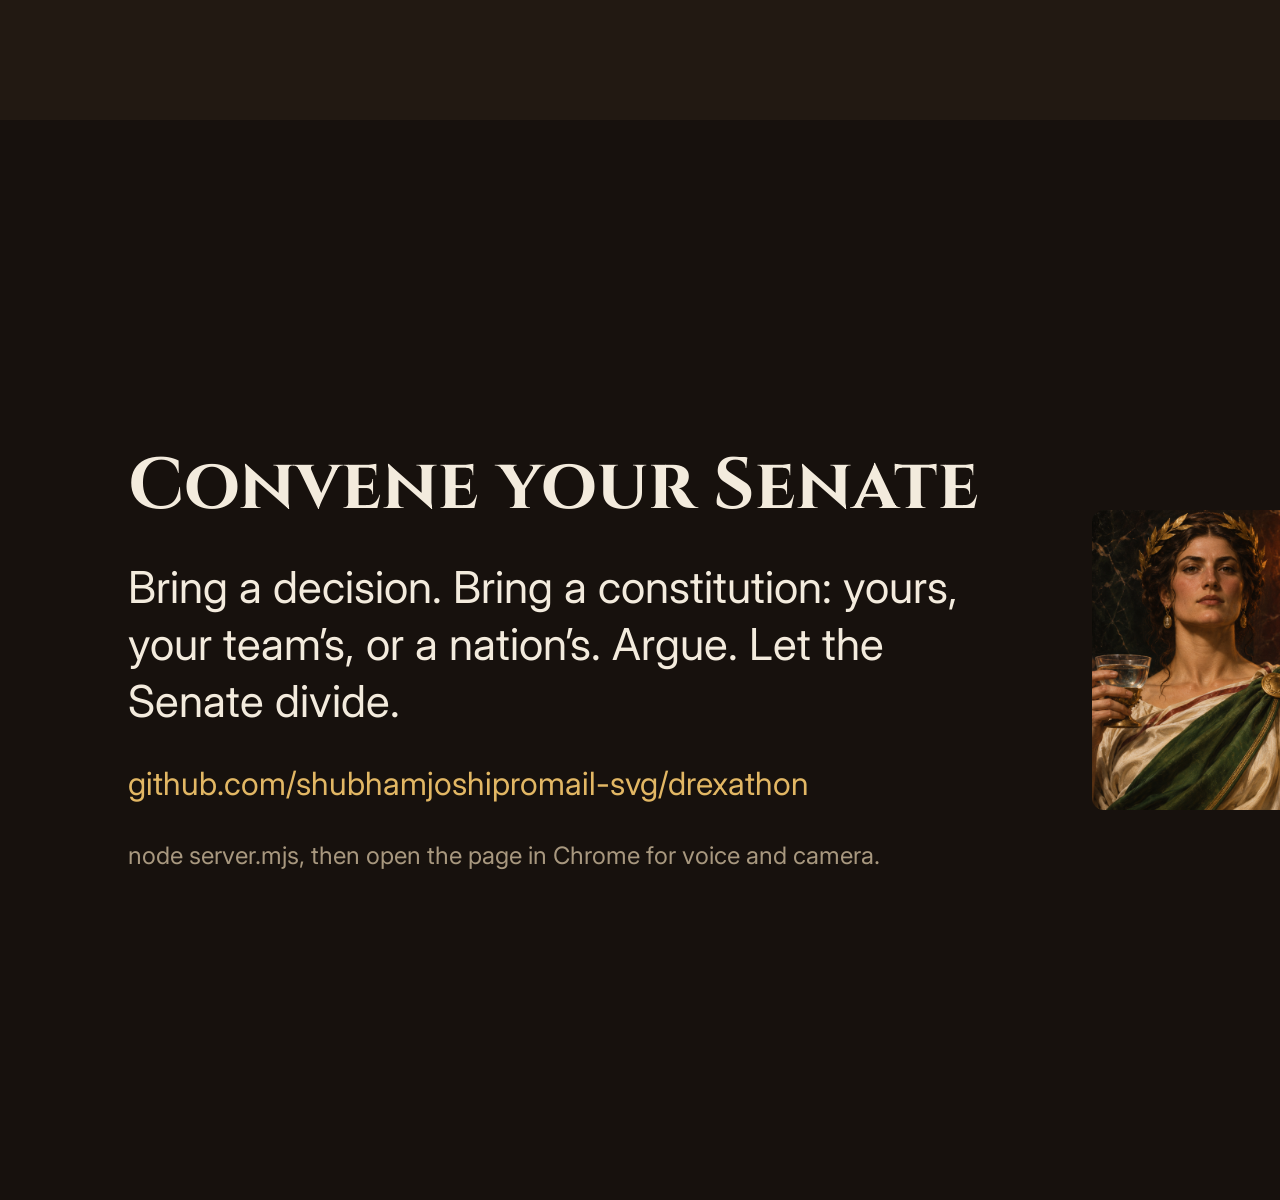
==== commit 833ebf27: "Deck: product first, Built on Nace usage slide Co-Authored-By: WOZCODE <contact@withwoz.com>" ====
--- a/presentation/deck.html
+++ b/presentation/deck.html
@@ -33,6 +33,18 @@
 
 </section>
 
+<section id="chamber" class="alt" style="flex-direction:row; gap:56px; align-items:center;">
+<img class="shot" src="../experiments/chamber-screenshot.webp" alt="The Senate chamber: motion, senator cards, hemicycle of caucus seats and the Consul at the rostrum" style="width:1080px; height:520px; object-fit:contain; background:#0F0B08;">
+<div class="col" style="gap:28px;">
+<p class="eyebrow">THE CHAMBER</p>
+<h3>Watch it decide</h3>
+<p style="font-size:28px;">Seats recolour as 150 members re-decide. Senators cite their rules, ask you questions out loud and propose amendments.</p>
+<p style="font-size:28px;">A coach shows the path to passage: what you need, who blocks, who is persuadable.</p>
+<p style="font-size:28px;">Accept an amendment by voice and the bill rewrites itself.</p>
+</div>
+
+</section>
+
 <section id="problem" class="alt">
 <p class="eyebrow">THE PROBLEM</p>
 <h2>Big decisions get one voice</h2>
@@ -54,18 +66,6 @@
 <div class="card rise" style="--i:3"><p class="step">4</p><p class="label">Code enforces powers</p><p class="body">Drex casts the votes. Weights, 2/3 rules, vetoes and override conditions are applied in code.</p></div>
 </div>
 <p class="small">The LLM only drafts the menu of amendments and questions at setup, and gives senators their spoken words. It decides nothing.</p>
-
-</section>
-
-<section id="chamber" class="alt" style="flex-direction:row; gap:56px; align-items:center;">
-<img class="shot" src="../experiments/chamber-screenshot.webp" alt="The Senate chamber: motion, senator cards, hemicycle of caucus seats and the Consul at the rostrum" style="width:1080px; height:520px; object-fit:contain; background:#0F0B08;">
-<div class="col" style="gap:28px;">
-<p class="eyebrow">THE CHAMBER</p>
-<h3>Watch it decide</h3>
-<p style="font-size:28px;">Seats recolour as 150 members re-decide. Senators cite their rules, ask you questions out loud and propose amendments.</p>
-<p style="font-size:28px;">A coach shows the path to passage: what you need, who blocks, who is persuadable.</p>
-<p style="font-size:28px;">Accept an amendment by voice and the bill rewrites itself.</p>
-</div>
 
 </section>
 
@@ -122,14 +122,14 @@
 </section>
 
 <section id="stack" class="alt">
-<p class="eyebrow">STACK AND HONESTY</p>
-<h2>What runs where</h2>
+<p class="eyebrow">BUILT ON NACE</p>
+<h2>Drex makes every call. NDI reads every document.</h2>
 <div class="row" style="flex:1; align-items:stretch;">
-<div class="card"><p class="label">Nace</p><p class="body">Drex for every agent decision, Drex Max for the webcam, NDI for constitutions and evidence (PDF, typed text, web pages).</p></div>
-<div class="card"><p class="label">Partners</p><p class="body">DeepInfra (Qwen) drafts amendments and speaks for senators, OpenAI as backup. ElevenLabs v4 gives each senator a voice.</p></div>
-<div class="card"><p class="label">What is not live</p><p class="body">NDI reads are cached after the first live read, labelled on screen. Portraits were generated at build time.</p></div>
+<div class="card"><p class="big">1,313</p><p class="body">Drex questions answered in one short session: stances, citations, questions, amendments, allies, votes, veto scope, thresholds, motion gate.</p></div>
+<div class="card"><p class="big">4</p><p class="body">constitutions read by NDI with page citations (personal, Roman Republic, U.S., Japan), plus evidence from PDFs, typed text and web links.</p></div>
+<div class="card"><p class="big">0.3 s</p><p class="body">Drex Max reads the Consul’s face from the webcam on every sentence.</p></div>
 </div>
-<p class="small">Plain Node server and browser JavaScript. No framework, no database. Keys stay on the server.</p>
+<p class="small">Partners: DeepInfra (Qwen) drafts amendments and gives senators words, OpenAI as backup · ElevenLabs v4 voices · Plain Node + browser JS. NDI reads are cached after the first live read and labelled on screen; Drex, LLM and voice are live every time.</p>
 
 </section>
 
